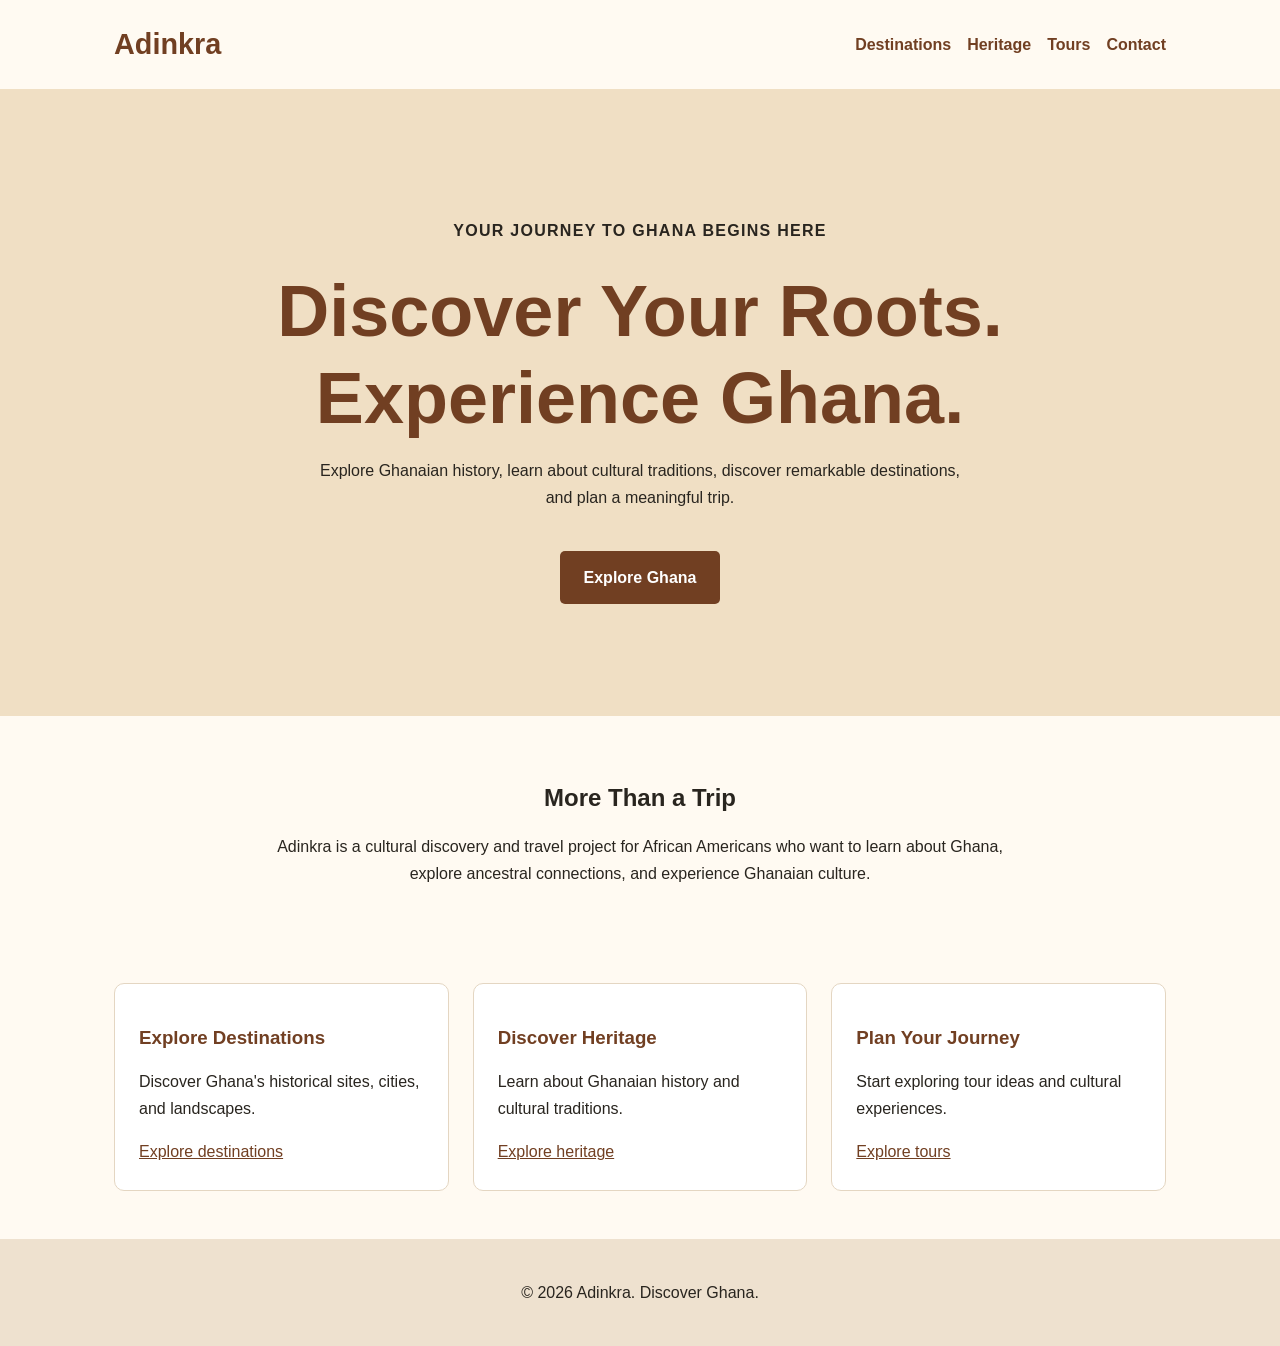
==== index.html @ 531adecd "Build initial Adinkra project structure" ====
<!DOCTYPE html>
<html lang="en">
<head>
    <meta charset="UTF-8">
    <meta name="viewport" content="width=device-width, initial-scale=1.0">
    <meta name="description"
          content="Explore Ghanaian heritage, discover Ghana, and plan a meaningful journey to your roots.">
    <title>Adinkra | Discover Your Roots</title>
    <link rel="stylesheet" href="css/styles.css">
    <script src="js/main.js" defer></script>
</head>
<body>
    <header class="site-header">
        <a class="logo" href="index.html">Adinkra</a>

        <nav aria-label="Main navigation">
            <a href="pages/destinations.html">Destinations</a>
            <a href="pages/heritage.html">Heritage</a>
            <a href="pages/tours.html">Tours</a>
            <a href="pages/contact.html">Contact</a>
        </nav>
    </header>

    <main>
        <section class="hero">
            <p class="eyebrow">Your journey to Ghana begins here</p>
            <h1>Discover Your Roots. Experience Ghana.</h1>
            <p>
                Explore Ghanaian history, learn about cultural traditions,
                discover remarkable destinations, and plan a meaningful trip.
            </p>
            <a class="button" href="pages/destinations.html">
                Explore Ghana
            </a>
        </section>

        <section class="intro">
            <h2>More Than a Trip</h2>
            <p>
                Adinkra is a cultural discovery and travel project for
                African Americans who want to learn about Ghana, explore
                ancestral connections, and experience Ghanaian culture.
            </p>
        </section>

        <section class="features">
            <article class="feature">
                <h3>Explore Destinations</h3>
                <p>Discover Ghana's historical sites, cities, and landscapes.</p>
                <a href="pages/destinations.html">Explore destinations</a>
            </article>

            <article class="feature">
                <h3>Discover Heritage</h3>
                <p>Learn about Ghanaian history and cultural traditions.</p>
                <a href="pages/heritage.html">Explore heritage</a>
            </article>

            <article class="feature">
                <h3>Plan Your Journey</h3>
                <p>Start exploring tour ideas and cultural experiences.</p>
                <a href="pages/tours.html">Explore tours</a>
            </article>
        </section>
    </main>

    <footer class="site-footer">
        <p>&copy; <span id="year">2026</span> Adinkra. Discover Ghana.</p>
    </footer>
</body>
</html>
---- css/styles.css ----
@import url("./base/reset.css");
@import url("./base/variables.css");
@import url("./base/typography.css");
@import url("./layout/header.css");
@import url("./layout/footer.css");
@import url("./components/buttons.css");
@import url("./components/cards.css");
@import url("./components/forms.css");
@import url("./pages/home.css");
@import url("./pages/content.css");
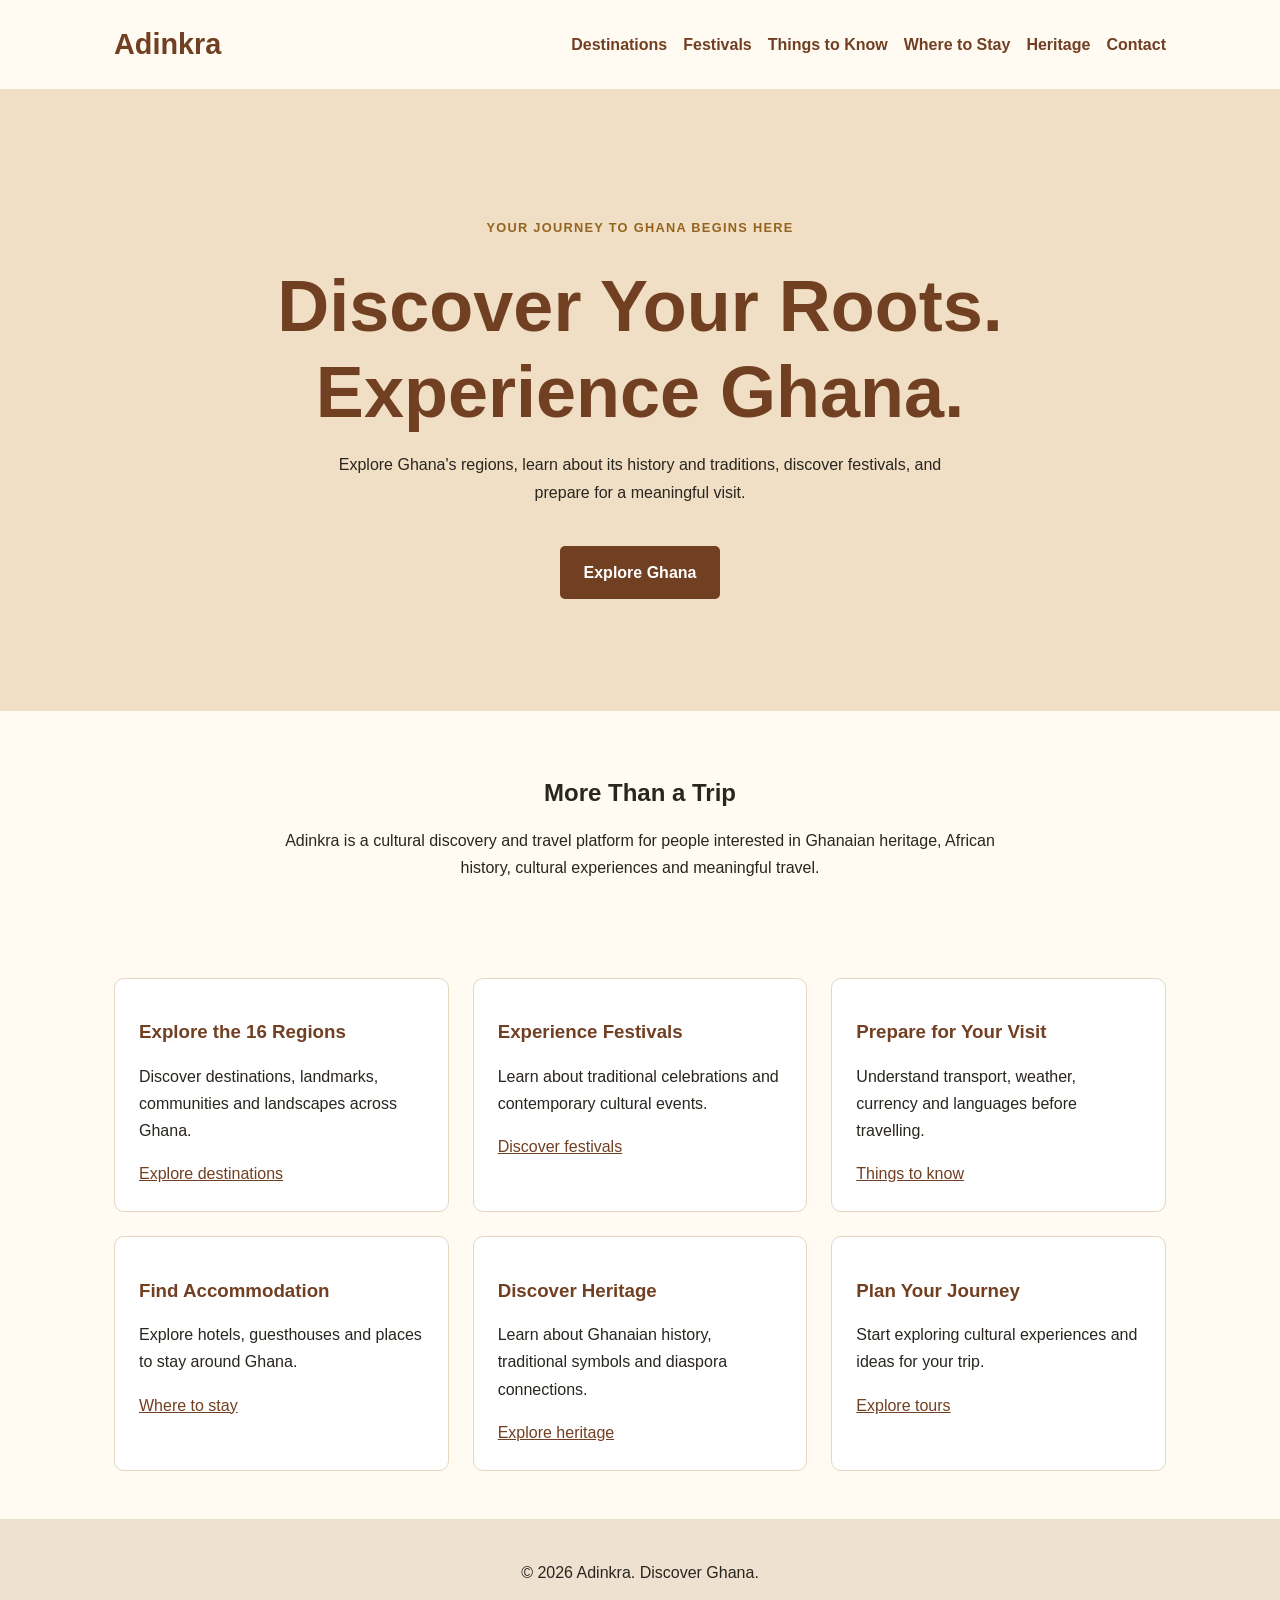
==== commit 1fc57dd5: "Update Adinkra Ghana tourism website" ====
--- a/index.html
+++ b/index.html
@@ -1,71 +1,82 @@
 <!DOCTYPE html>
 <html lang="en">
 <head>
-    <meta charset="UTF-8">
-    <meta name="viewport" content="width=device-width, initial-scale=1.0">
-    <meta name="description"
-          content="Explore Ghanaian heritage, discover Ghana, and plan a meaningful journey to your roots.">
-    <title>Adinkra | Discover Your Roots</title>
-    <link rel="stylesheet" href="css/styles.css">
-    <script src="js/main.js" defer></script>
+  <meta charset="UTF-8">
+  <meta name="viewport" content="width=device-width, initial-scale=1.0">
+  <meta name="description" content="Discover Ghanaian roots, heritage, destinations and travel experiences.">
+  <title>Adinkra | Discover Your Roots</title>
+  <link rel="stylesheet" href="css/styles.css">
+  <script src="js/main.js" defer></script>
 </head>
 <body>
-    <header class="site-header">
-        <a class="logo" href="index.html">Adinkra</a>
+  <header class="site-header">
+    <a class="logo" href="index.html">Adinkra</a>
+    <nav aria-label="Main navigation">
+      <a href="pages/destinations.html">Destinations</a>
+      <a href="pages/festivals.html">Festivals</a>
+      <a href="pages/things-to-know.html">Things to Know</a>
+      <a href="pages/stays.html">Where to Stay</a>
+      <a href="pages/heritage.html">Heritage</a>
+      <a href="pages/contact.html">Contact</a>
+    </nav>
+  </header>
 
-        <nav aria-label="Main navigation">
-            <a href="pages/destinations.html">Destinations</a>
-            <a href="pages/heritage.html">Heritage</a>
-            <a href="pages/tours.html">Tours</a>
-            <a href="pages/contact.html">Contact</a>
-        </nav>
-    </header>
+  <main>
+    <section class="hero">
+      <p class="eyebrow">Your journey to Ghana begins here</p>
+      <h1>Discover Your Roots. Experience Ghana.</h1>
+      <p>
+        Explore Ghana's regions, learn about its history and traditions,
+        discover festivals, and prepare for a meaningful visit.
+      </p>
+      <a class="button" href="pages/destinations.html">Explore Ghana</a>
+    </section>
 
-    <main>
-        <section class="hero">
-            <p class="eyebrow">Your journey to Ghana begins here</p>
-            <h1>Discover Your Roots. Experience Ghana.</h1>
-            <p>
-                Explore Ghanaian history, learn about cultural traditions,
-                discover remarkable destinations, and plan a meaningful trip.
-            </p>
-            <a class="button" href="pages/destinations.html">
-                Explore Ghana
-            </a>
-        </section>
+    <section class="intro">
+      <h2>More Than a Trip</h2>
+      <p>
+        Adinkra is a cultural discovery and travel platform for people
+        interested in Ghanaian heritage, African history, cultural
+        experiences and meaningful travel.
+      </p>
+    </section>
 
-        <section class="intro">
-            <h2>More Than a Trip</h2>
-            <p>
-                Adinkra is a cultural discovery and travel project for
-                African Americans who want to learn about Ghana, explore
-                ancestral connections, and experience Ghanaian culture.
-            </p>
-        </section>
+    <section class="features">
+      <article class="feature">
+        <h3>Explore the 16 Regions</h3>
+        <p>Discover destinations, landmarks, communities and landscapes across Ghana.</p>
+        <a href="pages/destinations.html">Explore destinations</a>
+      </article>
+      <article class="feature">
+        <h3>Experience Festivals</h3>
+        <p>Learn about traditional celebrations and contemporary cultural events.</p>
+        <a href="pages/festivals.html">Discover festivals</a>
+      </article>
+      <article class="feature">
+        <h3>Prepare for Your Visit</h3>
+        <p>Understand transport, weather, currency and languages before travelling.</p>
+        <a href="pages/things-to-know.html">Things to know</a>
+      </article>
+      <article class="feature">
+        <h3>Find Accommodation</h3>
+        <p>Explore hotels, guesthouses and places to stay around Ghana.</p>
+        <a href="pages/stays.html">Where to stay</a>
+      </article>
+      <article class="feature">
+        <h3>Discover Heritage</h3>
+        <p>Learn about Ghanaian history, traditional symbols and diaspora connections.</p>
+        <a href="pages/heritage.html">Explore heritage</a>
+      </article>
+      <article class="feature">
+        <h3>Plan Your Journey</h3>
+        <p>Start exploring cultural experiences and ideas for your trip.</p>
+        <a href="pages/tours.html">Explore tours</a>
+      </article>
+    </section>
+  </main>
 
-        <section class="features">
-            <article class="feature">
-                <h3>Explore Destinations</h3>
-                <p>Discover Ghana's historical sites, cities, and landscapes.</p>
-                <a href="pages/destinations.html">Explore destinations</a>
-            </article>
-
-            <article class="feature">
-                <h3>Discover Heritage</h3>
-                <p>Learn about Ghanaian history and cultural traditions.</p>
-                <a href="pages/heritage.html">Explore heritage</a>
-            </article>
-
-            <article class="feature">
-                <h3>Plan Your Journey</h3>
-                <p>Start exploring tour ideas and cultural experiences.</p>
-                <a href="pages/tours.html">Explore tours</a>
-            </article>
-        </section>
-    </main>
-
-    <footer class="site-footer">
-        <p>&copy; <span id="year">2026</span> Adinkra. Discover Ghana.</p>
-    </footer>
+  <footer class="site-footer">
+    <p>© <span id="year">2026</span> Adinkra. Discover Ghana.</p>
+  </footer>
 </body>
 </html>
--- a/css/styles.css
+++ b/css/styles.css
@@ -8,3 +8,5 @@
 @import url("./components/forms.css");
 @import url("./pages/home.css");
 @import url("./pages/content.css");
+
+@import url("./pages/travel.css");
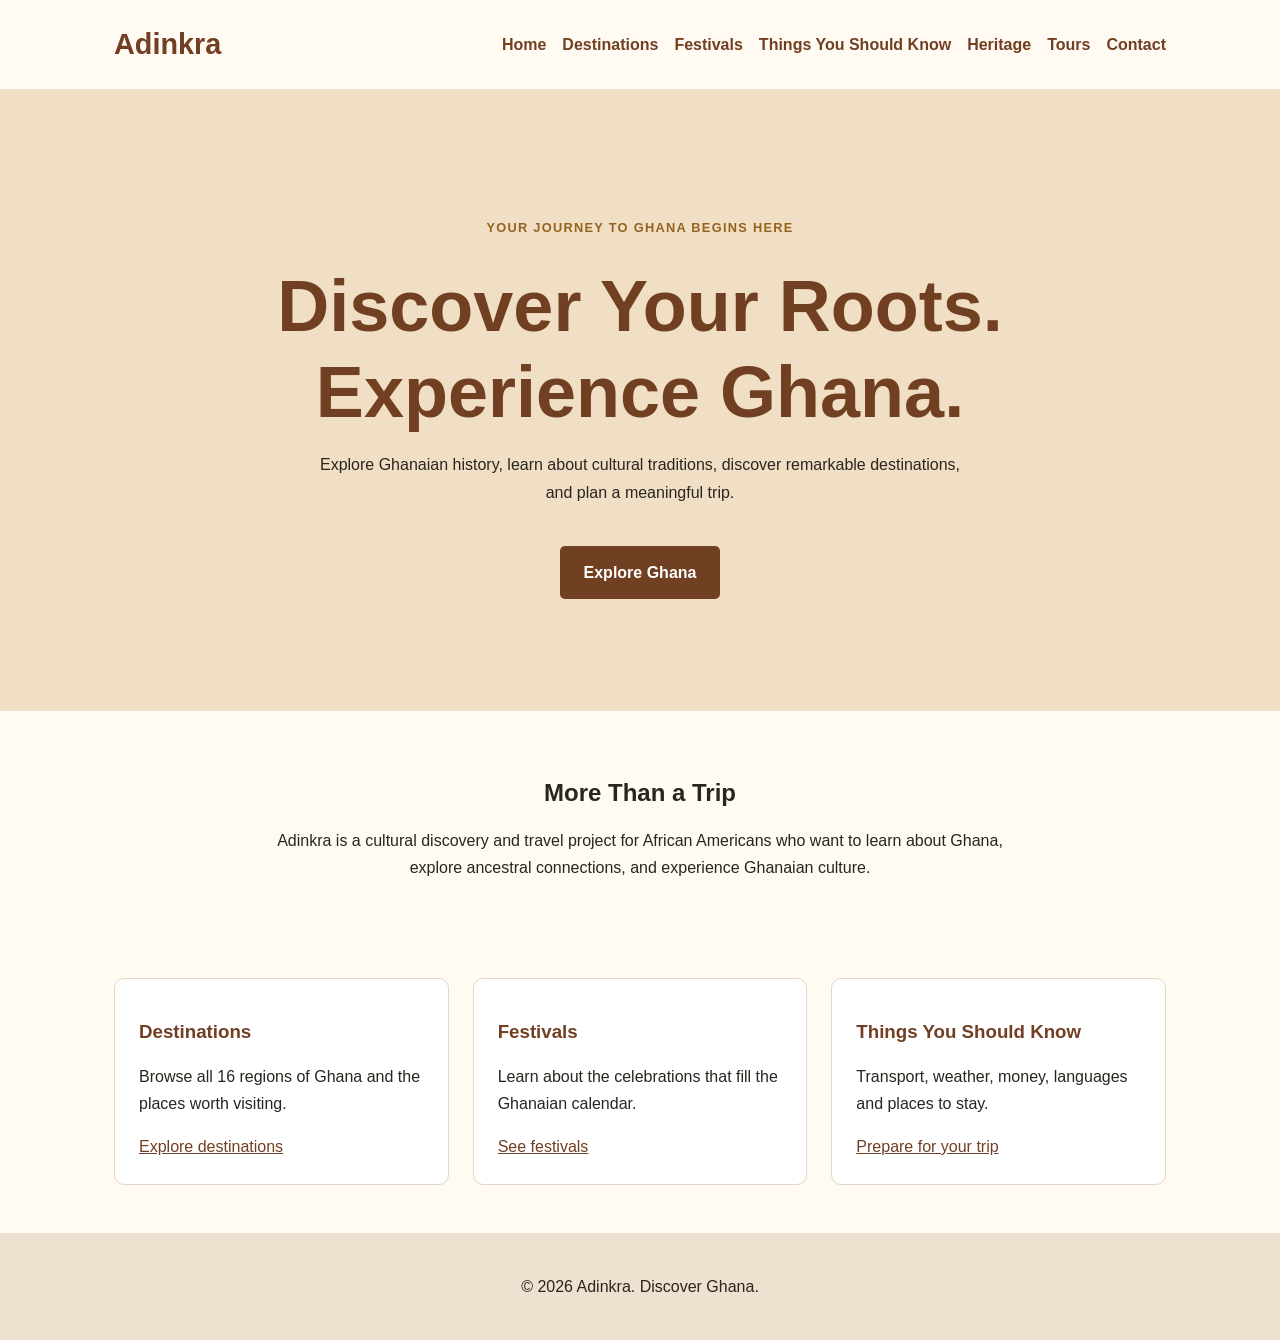
==== commit f723fc9c: "Update Adinkra Ghana tourism website" ====
--- a/index.html
+++ b/index.html
@@ -1,82 +1,67 @@
 <!DOCTYPE html>
 <html lang="en">
 <head>
-  <meta charset="UTF-8">
-  <meta name="viewport" content="width=device-width, initial-scale=1.0">
-  <meta name="description" content="Discover Ghanaian roots, heritage, destinations and travel experiences.">
-  <title>Adinkra | Discover Your Roots</title>
-  <link rel="stylesheet" href="css/styles.css">
-  <script src="js/main.js" defer></script>
+    <meta charset="UTF-8">
+    <meta name="viewport" content="width=device-width, initial-scale=1.0">
+    <title>Discover Your Roots | Adinkra</title>
+    <link rel="stylesheet" href="css/styles.css">
+    <script src="js/data/ghana-data.js" defer></script>
+    <script src="js/main.js" defer></script>
+    <script src="js/pages/render.js" defer></script>
 </head>
-<body>
-  <header class="site-header">
-    <a class="logo" href="index.html">Adinkra</a>
-    <nav aria-label="Main navigation">
-      <a href="pages/destinations.html">Destinations</a>
-      <a href="pages/festivals.html">Festivals</a>
-      <a href="pages/things-to-know.html">Things to Know</a>
-      <a href="pages/stays.html">Where to Stay</a>
-      <a href="pages/heritage.html">Heritage</a>
-      <a href="pages/contact.html">Contact</a>
-    </nav>
-  </header>
+<body data-page="home" data-prefix="">
+    <header class="site-header">
+        <a class="logo" href="index.html">Adinkra</a>
+        <nav aria-label="Main navigation">
+            <a href="index.html">Home</a>
+            <a href="pages/destinations.html">Destinations</a>
+            <a href="pages/festivals.html">Festivals</a>
+            <a href="pages/things-to-know.html">Things You Should Know</a>
+            <a href="pages/heritage.html">Heritage</a>
+            <a href="pages/tours.html">Tours</a>
+            <a href="pages/contact.html">Contact</a>
+        </nav>
+    </header>
+    <main>
+        <section class="hero">
+            <p class="eyebrow">Your journey to Ghana begins here</p>
+            <h1>Discover Your Roots. Experience Ghana.</h1>
+            <p>
+                Explore Ghanaian history, learn about cultural traditions,
+                discover remarkable destinations, and plan a meaningful trip.
+            </p>
+            <a class="button" href="pages/destinations.html">Explore Ghana</a>
+        </section>
 
-  <main>
-    <section class="hero">
-      <p class="eyebrow">Your journey to Ghana begins here</p>
-      <h1>Discover Your Roots. Experience Ghana.</h1>
-      <p>
-        Explore Ghana's regions, learn about its history and traditions,
-        discover festivals, and prepare for a meaningful visit.
-      </p>
-      <a class="button" href="pages/destinations.html">Explore Ghana</a>
-    </section>
+        <section class="intro">
+            <h2>More Than a Trip</h2>
+            <p>
+                Adinkra is a cultural discovery and travel project for
+                African Americans who want to learn about Ghana, explore
+                ancestral connections, and experience Ghanaian culture.
+            </p>
+        </section>
 
-    <section class="intro">
-      <h2>More Than a Trip</h2>
-      <p>
-        Adinkra is a cultural discovery and travel platform for people
-        interested in Ghanaian heritage, African history, cultural
-        experiences and meaningful travel.
-      </p>
-    </section>
-
-    <section class="features">
-      <article class="feature">
-        <h3>Explore the 16 Regions</h3>
-        <p>Discover destinations, landmarks, communities and landscapes across Ghana.</p>
-        <a href="pages/destinations.html">Explore destinations</a>
-      </article>
-      <article class="feature">
-        <h3>Experience Festivals</h3>
-        <p>Learn about traditional celebrations and contemporary cultural events.</p>
-        <a href="pages/festivals.html">Discover festivals</a>
-      </article>
-      <article class="feature">
-        <h3>Prepare for Your Visit</h3>
-        <p>Understand transport, weather, currency and languages before travelling.</p>
-        <a href="pages/things-to-know.html">Things to know</a>
-      </article>
-      <article class="feature">
-        <h3>Find Accommodation</h3>
-        <p>Explore hotels, guesthouses and places to stay around Ghana.</p>
-        <a href="pages/stays.html">Where to stay</a>
-      </article>
-      <article class="feature">
-        <h3>Discover Heritage</h3>
-        <p>Learn about Ghanaian history, traditional symbols and diaspora connections.</p>
-        <a href="pages/heritage.html">Explore heritage</a>
-      </article>
-      <article class="feature">
-        <h3>Plan Your Journey</h3>
-        <p>Start exploring cultural experiences and ideas for your trip.</p>
-        <a href="pages/tours.html">Explore tours</a>
-      </article>
-    </section>
-  </main>
-
-  <footer class="site-footer">
-    <p>© <span id="year">2026</span> Adinkra. Discover Ghana.</p>
-  </footer>
+        <section class="features">
+            <article class="feature">
+                <h3>Destinations</h3>
+                <p>Browse all 16 regions of Ghana and the places worth visiting.</p>
+                <a href="pages/destinations.html">Explore destinations</a>
+            </article>
+            <article class="feature">
+                <h3>Festivals</h3>
+                <p>Learn about the celebrations that fill the Ghanaian calendar.</p>
+                <a href="pages/festivals.html">See festivals</a>
+            </article>
+            <article class="feature">
+                <h3>Things You Should Know</h3>
+                <p>Transport, weather, money, languages and places to stay.</p>
+                <a href="pages/things-to-know.html">Prepare for your trip</a>
+            </article>
+        </section>
+    </main>
+    <footer class="site-footer">
+        <p>&copy; <span id="year">2026</span> Adinkra. Discover Ghana.</p>
+    </footer>
 </body>
 </html>
--- a/css/styles.css
+++ b/css/styles.css
@@ -10,3 +10,5 @@
 @import url("./pages/content.css");
 
 @import url("./pages/travel.css");
+
+@import url("./pages/ghana.css");
